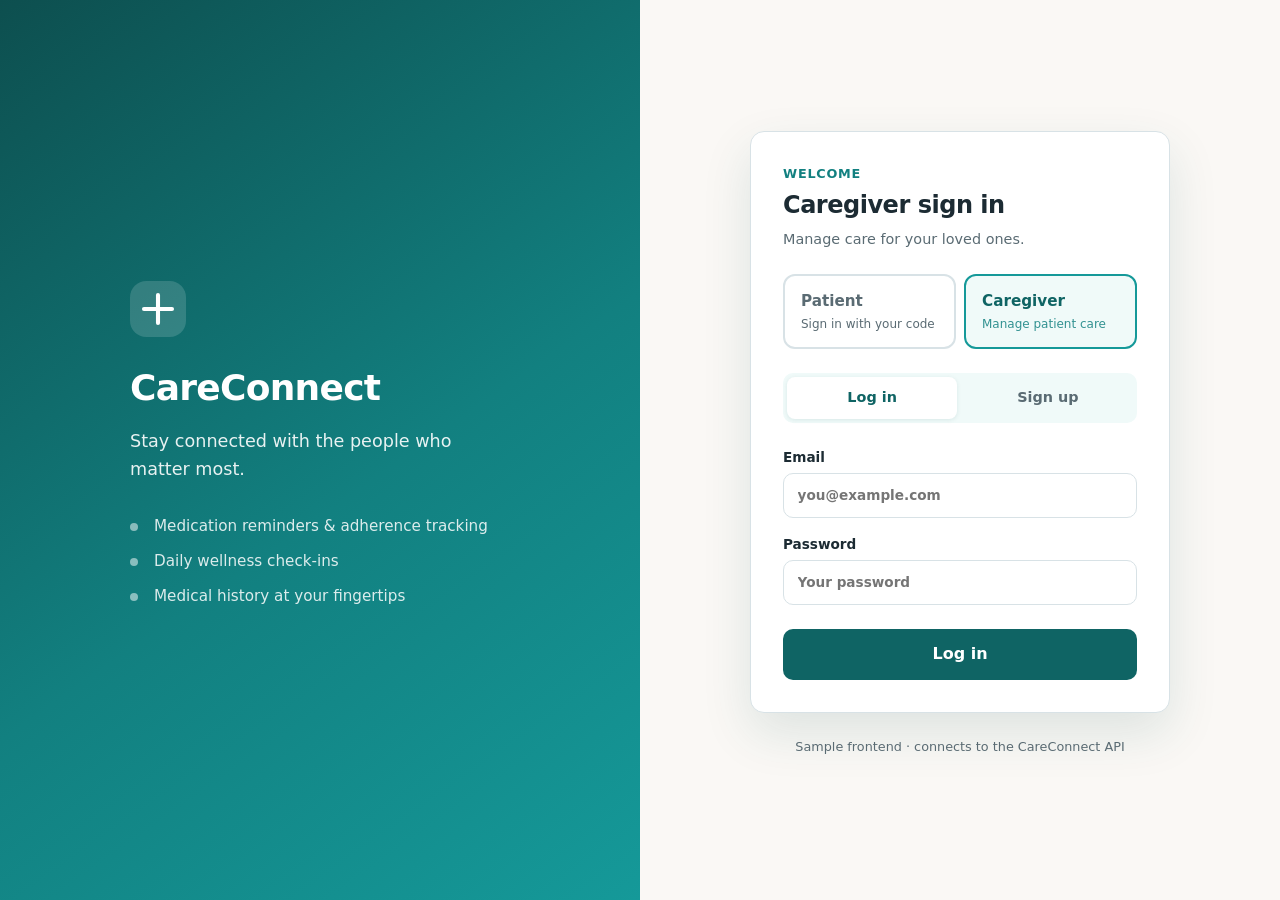
==== backend/sample-webpage/index.html @ 8a1f9e05 "Add CareConnect FastAPI backend. Standalone backend branch with Supabase auth, REST API, Postgres sc" ====
<!DOCTYPE html>
<html lang="en">
<head>
  <meta charset="UTF-8" />
  <meta name="viewport" content="width=device-width, initial-scale=1.0" />
  <title>CareConnect — Sign in</title>
  <link rel="stylesheet" href="styles.css" />
</head>
<body>
  <div class="layout">
    <aside class="hero" aria-hidden="true">
      <div class="hero-inner">
        <div class="logo-mark" aria-hidden="true">
          <svg viewBox="0 0 48 48" fill="none" xmlns="http://www.w3.org/2000/svg">
            <rect width="48" height="48" rx="14" fill="currentColor" opacity="0.15"/>
            <path d="M24 12v24M12 24h24" stroke="currentColor" stroke-width="3.5" stroke-linecap="round"/>
          </svg>
        </div>
        <h1>CareConnect</h1>
        <p class="hero-tagline">Stay connected with the people who matter most.</p>
        <ul class="hero-features">
          <li>Medication reminders &amp; adherence tracking</li>
          <li>Daily wellness check-ins</li>
          <li>Medical history at your fingertips</li>
        </ul>
      </div>
    </aside>

    <main class="auth-panel">
      <div class="auth-card">
        <header class="auth-header">
          <p class="eyebrow">Welcome</p>
          <h2 id="auth-title">Caregiver sign in</h2>
          <p id="auth-subtitle" class="auth-subtitle">Manage care for your loved ones.</p>
        </header>

        <!-- Who are you? -->
        <div class="persona-switch" role="tablist" aria-label="I am a">
          <button type="button" class="persona-btn" data-persona="patient" role="tab" aria-selected="false">
            <span class="persona-label">Patient</span>
            <span class="persona-hint">Sign in with your code</span>
          </button>
          <button type="button" class="persona-btn active" data-persona="caregiver" role="tab" aria-selected="true">
            <span class="persona-label">Caregiver</span>
            <span class="persona-hint">Manage patient care</span>
          </button>
        </div>

        <!-- Patient: login only -->
        <section id="view-patient" class="persona-view" hidden>
          <p class="form-note">Use the last name and numeric code your caregiver gave you.</p>
          <form id="form-patient-login" class="auth-form">
            <label>
              Last name
              <input type="text" name="last_name" required autocomplete="family-name" placeholder="Smith" />
            </label>
            <label>
              Login code
              <input type="password" name="login_code" required inputmode="numeric" pattern="\d{4,6}" maxlength="6" autocomplete="off" placeholder="4–6 digits" />
            </label>
            <button type="submit" class="submit-btn">Log in</button>
          </form>
        </section>

        <!-- Caregiver: login (default) or signup -->
        <section id="view-caregiver" class="persona-view active">
          <div id="caregiver-mode-switch" class="mode-switch" role="tablist" aria-label="Caregiver authentication">
            <button type="button" class="mode-btn active" data-mode="login" role="tab" aria-selected="true">Log in</button>
            <button type="button" class="mode-btn" data-mode="signup" role="tab" aria-selected="false">Sign up</button>
          </div>

          <form id="form-caregiver-login" class="auth-form caregiver-panel active">
            <label>
              Email
              <input type="email" name="email" required autocomplete="email" placeholder="you@example.com" />
            </label>
            <label>
              Password
              <input type="password" name="password" required autocomplete="current-password" placeholder="Your password" />
            </label>
            <button type="submit" class="submit-btn">Log in</button>
          </form>

          <form id="form-caregiver-signup" class="auth-form caregiver-panel" hidden>
            <p class="form-note">Create an account to add patients and manage their care.</p>
            <div class="field-row">
              <label>
                Full name
                <input type="text" name="full_name" required autocomplete="name" placeholder="Jane Doe" />
              </label>
              <label>
                Last name
                <input type="text" name="last_name" required autocomplete="family-name" placeholder="Doe" />
              </label>
            </div>
            <label>
              Email
              <input type="email" name="email" required autocomplete="email" placeholder="you@example.com" />
            </label>
            <label>
              Password
              <input type="password" name="password" required minlength="8" autocomplete="new-password" placeholder="At least 8 characters" />
            </label>
            <label>
              Phone <span class="optional">(optional)</span>
              <input type="tel" name="phone" autocomplete="tel" placeholder="555-0100" />
            </label>
            <button type="submit" class="submit-btn">Create account</button>
          </form>
        </section>

        <div id="message" class="message" role="status" aria-live="polite"></div>
      </div>

      <p class="footer-note">Sample frontend · connects to the CareConnect API</p>
    </main>
  </div>

  <script src="app.js"></script>
</body>
</html>
---- backend/sample-webpage/styles.css ----
:root {
  --teal-900: #0d4f4f;
  --teal-800: #0f6464;
  --teal-700: #128080;
  --teal-600: #159999;
  --teal-100: #e6f5f5;
  --teal-50: #f0faf9;
  --sand: #faf8f5;
  --text: #1c2b33;
  --muted: #5a6b73;
  --border: #d8e2e6;
  --white: #ffffff;
  --error-bg: #fef2f2;
  --error-text: #b91c1c;
  --success-bg: #ecfdf5;
  --success-text: #047857;
  --radius: 14px;
  --shadow: 0 20px 50px rgba(13, 79, 79, 0.12);
  --font: "Segoe UI", system-ui, -apple-system, BlinkMacSystemFont, sans-serif;
}

*,
*::before,
*::after {
  box-sizing: border-box;
}

body {
  margin: 0;
  font-family: var(--font);
  color: var(--text);
  background: var(--sand);
  line-height: 1.5;
  min-height: 100vh;
}

.layout {
  display: grid;
  grid-template-columns: 1fr 1fr;
  min-height: 100vh;
}

.hero {
  background: linear-gradient(145deg, var(--teal-900) 0%, var(--teal-700) 55%, var(--teal-600) 100%);
  color: var(--white);
  display: flex;
  align-items: center;
  justify-content: center;
  padding: 3rem 2.5rem;
}

.hero-inner {
  max-width: 380px;
}

.logo-mark {
  width: 56px;
  height: 56px;
  color: var(--white);
  margin-bottom: 1.5rem;
}

.logo-mark svg {
  width: 100%;
  height: 100%;
}

.logo-mark.small {
  width: 36px;
  height: 36px;
}

.hero h1 {
  margin: 0 0 0.75rem;
  font-size: 2.25rem;
  font-weight: 700;
  letter-spacing: -0.02em;
}

.hero-tagline {
  margin: 0 0 2rem;
  font-size: 1.1rem;
  opacity: 0.9;
  line-height: 1.6;
}

.hero-features {
  margin: 0;
  padding: 0;
  list-style: none;
}

.hero-features li {
  position: relative;
  padding-left: 1.5rem;
  margin-bottom: 0.75rem;
  opacity: 0.85;
  font-size: 0.95rem;
}

.hero-features li::before {
  content: "";
  position: absolute;
  left: 0;
  top: 0.55em;
  width: 8px;
  height: 8px;
  border-radius: 50%;
  background: rgba(255, 255, 255, 0.6);
}

.auth-panel {
  display: flex;
  flex-direction: column;
  align-items: center;
  justify-content: center;
  padding: 2rem 1.5rem;
}

.auth-card {
  width: 100%;
  max-width: 420px;
  background: var(--white);
  border-radius: var(--radius);
  padding: 2rem;
  box-shadow: var(--shadow);
  border: 1px solid var(--border);
}

.auth-header {
  margin-bottom: 1.5rem;
}

.eyebrow {
  margin: 0 0 0.25rem;
  font-size: 0.8rem;
  font-weight: 600;
  text-transform: uppercase;
  letter-spacing: 0.06em;
  color: var(--teal-700);
}

.auth-header h2 {
  margin: 0;
  font-size: 1.5rem;
  font-weight: 700;
  letter-spacing: -0.02em;
}

.auth-subtitle {
  margin: 0.35rem 0 0;
  font-size: 0.9rem;
  color: var(--muted);
  font-weight: 400;
}

.mode-switch {
  display: grid;
  grid-template-columns: 1fr 1fr;
  gap: 0.35rem;
  padding: 0.25rem;
  background: var(--teal-50);
  border-radius: 10px;
  margin-bottom: 1.5rem;
}

.mode-btn,
.persona-btn {
  font: inherit;
  font-size: 0.9rem;
  font-weight: 600;
  padding: 0.65rem 1rem;
  border: none;
  border-radius: 8px;
  background: transparent;
  color: var(--muted);
  cursor: pointer;
  transition: background 0.15s, color 0.15s;
}

.mode-btn.active,
.persona-btn.active {
  background: var(--white);
  color: var(--teal-800);
  box-shadow: 0 1px 4px rgba(13, 79, 79, 0.1);
}

.persona-switch {
  display: grid;
  grid-template-columns: 1fr 1fr;
  gap: 0.5rem;
  margin-bottom: 1.5rem;
}

.persona-btn {
  display: flex;
  flex-direction: column;
  align-items: flex-start;
  gap: 0.15rem;
  padding: 0.85rem 1rem;
  border: 2px solid var(--border);
  border-radius: 12px;
  background: var(--white);
  text-align: left;
}

.persona-btn.active {
  border-color: var(--teal-600);
  background: var(--teal-50);
  color: var(--teal-800);
  box-shadow: none;
}

.persona-label {
  font-size: 0.95rem;
  font-weight: 700;
}

.persona-hint {
  font-size: 0.75rem;
  font-weight: 500;
  color: var(--muted);
}

.persona-btn.active .persona-hint {
  color: var(--teal-700);
  opacity: 0.85;
}

.persona-view {
  display: none;
}

.persona-view.active {
  display: block;
}

.view {
  display: none;
}

.view.active {
  display: block;
}

.auth-form {
  display: flex;
  flex-direction: column;
  gap: 1rem;
}

.auth-form[hidden],
.persona-panel[hidden],
.caregiver-panel[hidden] {
  display: none !important;
}

.field-row {
  display: grid;
  grid-template-columns: 1fr 1fr;
  gap: 0.75rem;
}

label {
  display: flex;
  flex-direction: column;
  gap: 0.35rem;
  font-size: 0.85rem;
  font-weight: 600;
  color: var(--text);
}

.optional {
  font-weight: 400;
  color: var(--muted);
}

input {
  font: inherit;
  padding: 0.7rem 0.85rem;
  border: 1px solid var(--border);
  border-radius: 10px;
  background: var(--white);
  transition: border-color 0.15s, box-shadow 0.15s;
}

input:focus {
  outline: none;
  border-color: var(--teal-600);
  box-shadow: 0 0 0 3px rgba(21, 153, 153, 0.2);
}

.form-note {
  margin: 0 0 0.25rem;
  font-size: 0.875rem;
  color: var(--muted);
}

.submit-btn {
  margin-top: 0.5rem;
  font: inherit;
  font-weight: 600;
  font-size: 1rem;
  padding: 0.85rem 1.25rem;
  border: none;
  border-radius: 10px;
  background: var(--teal-800);
  color: var(--white);
  cursor: pointer;
  transition: background 0.15s, transform 0.1s;
}

.submit-btn:hover {
  background: var(--teal-900);
}

.submit-btn:active {
  transform: scale(0.98);
}

.submit-btn:disabled {
  opacity: 0.6;
  cursor: not-allowed;
}

.message {
  margin-top: 1.25rem;
  padding: 0.75rem 1rem;
  border-radius: 10px;
  font-size: 0.875rem;
  display: none;
}

.message.visible {
  display: block;
}

.message.error {
  background: var(--error-bg);
  color: var(--error-text);
}

.message.success {
  background: var(--success-bg);
  color: var(--success-text);
}

.footer-note {
  margin-top: 1.5rem;
  font-size: 0.8rem;
  color: var(--muted);
  text-align: center;
}

.layout-wide {
  grid-template-columns: 1fr 1.1fr;
}

.auth-panel-scroll {
  justify-content: flex-start;
  padding-top: 2rem;
  padding-bottom: 2rem;
}

.section-label {
  margin: 0 0 1rem;
  font-size: 0.95rem;
  font-weight: 700;
  color: var(--text);
}

.section-label-row {
  display: flex;
  align-items: center;
  gap: 0.5rem;
  margin-bottom: 0.75rem;
}

.section-label-row .section-label {
  margin: 0;
}

.count-badge {
  font-size: 0.75rem;
  font-weight: 700;
  padding: 0.15rem 0.5rem;
  border-radius: 999px;
  background: var(--teal-100);
  color: var(--teal-800);
}

.patients-added-section {
  margin-bottom: 1.5rem;
  padding-bottom: 1.5rem;
  border-bottom: 1px solid var(--border);
}

.patients-added-list {
  margin: 0;
  padding: 0;
  list-style: none;
  display: flex;
  flex-direction: column;
  gap: 0.5rem;
  max-height: 200px;
  overflow-y: auto;
}

.added-patient-item {
  padding: 0.75rem 1rem;
  background: var(--teal-50);
  border: 1px solid var(--teal-100);
  border-radius: 10px;
}

.added-patient-info {
  display: flex;
  flex-direction: column;
  gap: 0.15rem;
}

.added-patient-info strong {
  font-size: 0.95rem;
}

.added-patient-meta {
  font-size: 0.8rem;
  color: var(--muted);
}

.added-patient-meta code {
  font-family: inherit;
  font-weight: 700;
  color: var(--teal-800);
  background: var(--white);
  padding: 0.1rem 0.35rem;
  border-radius: 4px;
}

.add-patient-section {
  margin-bottom: 0.5rem;
}

.add-patient-panel {
  margin-top: 2rem;
  padding: 1.5rem;
  background: var(--white);
  border: 1px solid var(--border);
  border-radius: var(--radius);
}

.onboard-footer-actions {
  margin-top: 1.5rem;
  padding-top: 1.25rem;
  border-top: 1px solid var(--border);
  display: flex;
  flex-direction: column;
  align-items: center;
  gap: 0.75rem;
}

.btn-outline {
  background: var(--white) !important;
  color: var(--teal-800) !important;
  border: 2px solid var(--teal-800) !important;
}

.btn-outline:hover {
  background: var(--teal-50) !important;
}

.auth-card-wide {
  max-width: 480px;
}

.caregiver-banner {
  margin-bottom: 1.25rem;
  padding: 0.65rem 1rem;
  background: var(--teal-50);
  border-radius: 10px;
  font-size: 0.875rem;
  color: var(--teal-800);
}

.field-hint {
  font-weight: 400;
  color: var(--muted);
  font-size: 0.75rem;
}

select {
  font: inherit;
  padding: 0.7rem 0.85rem;
  border: 1px solid var(--border);
  border-radius: 10px;
  background: var(--white);
  color: var(--text);
}

select:focus {
  outline: none;
  border-color: var(--teal-600);
  box-shadow: 0 0 0 3px rgba(21, 153, 153, 0.2);
}

.login-code-block {
  padding: 1rem;
  background: var(--teal-50);
  border-radius: 12px;
  border: 1px solid var(--teal-100);
}

.code-input-row {
  display: flex;
  gap: 0.5rem;
}

.code-input-row input {
  flex: 1;
  font-size: 1.25rem;
  letter-spacing: 0.15em;
  font-weight: 600;
}

.btn-secondary {
  font: inherit;
  font-weight: 600;
  font-size: 0.875rem;
  padding: 0.65rem 1rem;
  border: 1px solid var(--border);
  border-radius: 10px;
  background: var(--white);
  color: var(--teal-800);
  cursor: pointer;
  white-space: nowrap;
}

.btn-secondary:hover {
  border-color: var(--teal-600);
  background: var(--teal-50);
}

.btn-secondary.full-width {
  width: 100%;
  margin-top: 0.5rem;
}

.success-panel {
  text-align: center;
  padding: 0.5rem 0;
}

.success-panel h3 {
  margin: 0 0 0.5rem;
  font-size: 1.25rem;
}

.success-icon {
  width: 48px;
  height: 48px;
  margin: 0 auto 1rem;
  border-radius: 50%;
  background: var(--success-bg);
  color: var(--success-text);
  font-size: 1.5rem;
  font-weight: 700;
  line-height: 48px;
}

.credentials-card {
  margin: 1.25rem 0;
  padding: 1.25rem;
  background: var(--sand);
  border-radius: 12px;
  text-align: left;
}

.credentials-card div {
  margin-bottom: 0.75rem;
}

.credentials-card div:last-child {
  margin-bottom: 0;
}

.credentials-card dt {
  font-size: 0.75rem;
  font-weight: 600;
  text-transform: uppercase;
  letter-spacing: 0.05em;
  color: var(--muted);
  margin-bottom: 0.15rem;
}

.credentials-card dd {
  margin: 0;
  font-size: 1.1rem;
  font-weight: 700;
}

.code-display {
  font-size: 1.5rem !important;
  letter-spacing: 0.2em;
  color: var(--teal-800);
}

.action-row {
  display: flex;
  flex-direction: column;
  gap: 0.25rem;
}

.skip-link-wrap {
  margin: 1.25rem 0 0;
  text-align: center;
}

.text-link {
  font: inherit;
  font-size: 0.875rem;
  color: var(--muted);
  background: none;
  border: none;
  cursor: pointer;
  text-decoration: underline;
  text-underline-offset: 3px;
}

.text-link:hover {
  color: var(--teal-800);
}

.dash-actions {
  display: flex;
  align-items: center;
  gap: 0.75rem;
}

.dash-actions .btn-secondary {
  text-decoration: none;
  display: inline-flex;
  align-items: center;
}

.dash-main-wide {
  max-width: 720px;
}

.dash-section-header {
  margin-bottom: 1.5rem;
}

.dash-subtitle {
  margin: 0.25rem 0 0;
  color: var(--muted);
  font-size: 0.9rem;
}

.patients-list {
  display: flex;
  flex-direction: column;
  gap: 0.75rem;
}

.patient-card {
  display: flex;
  justify-content: space-between;
  align-items: center;
  gap: 1rem;
  padding: 1.25rem 1.5rem;
  background: var(--white);
  border: 1px solid var(--border);
  border-radius: var(--radius);
}

.patient-card h3 {
  margin: 0 0 0.25rem;
  font-size: 1.05rem;
}

.patient-meta {
  margin: 0;
  font-size: 0.875rem;
  color: var(--muted);
}

.patient-stats {
  display: flex;
  flex-direction: column;
  align-items: flex-end;
  gap: 0.35rem;
}

.stat {
  font-size: 0.75rem;
  font-weight: 600;
  padding: 0.25rem 0.6rem;
  border-radius: 999px;
  background: var(--teal-50);
  color: var(--teal-800);
}

.stat-warn {
  background: #fef3c7;
  color: #92400e;
}

.stat-ok {
  background: var(--success-bg);
  color: var(--success-text);
}

.empty-state {
  padding: 2rem;
  text-align: center;
  background: var(--white);
  border: 1px dashed var(--border);
  border-radius: var(--radius);
  color: var(--muted);
}

.empty-state a {
  color: var(--teal-700);
  font-weight: 600;
}

.hidden {
  display: none !important;
}

/* Dashboard stub */
.dashboard {
  min-height: 100vh;
  background: var(--sand);
}

.dash-header {
  display: flex;
  align-items: center;
  justify-content: space-between;
  padding: 1rem 2rem;
  background: var(--white);
  border-bottom: 1px solid var(--border);
}

.dash-brand {
  display: flex;
  align-items: center;
  gap: 0.65rem;
  font-weight: 700;
  font-size: 1.1rem;
  color: var(--teal-800);
}

.logout-btn {
  font: inherit;
  font-weight: 600;
  font-size: 0.875rem;
  padding: 0.5rem 1rem;
  border: 1px solid var(--border);
  border-radius: 8px;
  background: var(--white);
  color: var(--muted);
  cursor: pointer;
}

.logout-btn:hover {
  border-color: var(--teal-600);
  color: var(--teal-800);
}

.dash-main {
  max-width: 560px;
  margin: 3rem auto;
  padding: 0 1.5rem;
}

.dash-main h2 {
  margin: 0 0 1.25rem;
  font-size: 1.5rem;
}

.user-card {
  background: var(--white);
  border: 1px solid var(--border);
  border-radius: var(--radius);
  padding: 1.5rem;
  margin-bottom: 1rem;
}

.user-card .name {
  font-size: 1.25rem;
  font-weight: 700;
  margin: 0 0 0.35rem;
}

.user-card .meta {
  margin: 0;
  color: var(--muted);
  font-size: 0.9rem;
}

.user-card .role-badge {
  display: inline-block;
  margin-top: 0.75rem;
  padding: 0.25rem 0.65rem;
  border-radius: 999px;
  font-size: 0.75rem;
  font-weight: 600;
  text-transform: capitalize;
  background: var(--teal-100);
  color: var(--teal-800);
}

.dash-hint {
  font-size: 0.875rem;
  color: var(--muted);
}

@media (max-width: 860px) {
  .layout {
    grid-template-columns: 1fr;
  }

  .hero {
    padding: 2.5rem 1.5rem;
    min-height: auto;
  }

  .hero-inner {
    max-width: none;
    text-align: center;
  }

  .logo-mark {
    margin-left: auto;
    margin-right: auto;
  }

  .hero-features {
    text-align: left;
    display: inline-block;
  }
}

@media (max-width: 480px) {
  .field-row {
    grid-template-columns: 1fr;
  }

  .auth-card {
    padding: 1.5rem;
  }

  .patient-card {
    flex-direction: column;
    align-items: flex-start;
  }

  .patient-stats {
    flex-direction: row;
    align-items: center;
  }

  .code-input-row {
    flex-direction: column;
  }
}
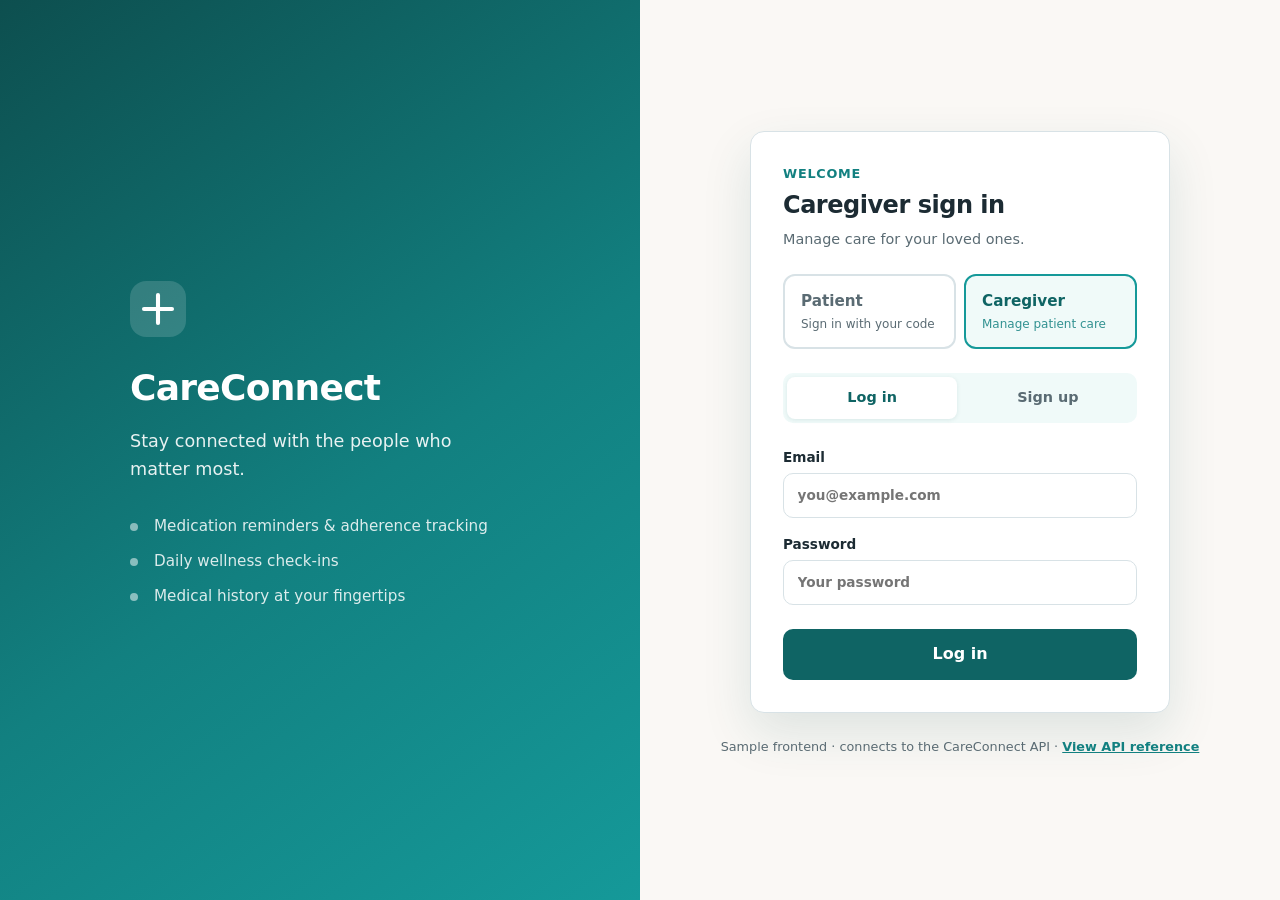
==== commit 2eb3d6bd: "Add patient management UI, PillBox medication compat, and API reference. Fix medication creation on " ====
--- a/backend/sample-webpage/index.html
+++ b/backend/sample-webpage/index.html
@@ -112,7 +112,10 @@
         <div id="message" class="message" role="status" aria-live="polite"></div>
       </div>
 
-      <p class="footer-note">Sample frontend · connects to the CareConnect API</p>
+      <p class="footer-note">
+        Sample frontend · connects to the CareConnect API ·
+        <a href="apis.html">View API reference</a>
+      </p>
     </main>
   </div>
 
--- a/backend/sample-webpage/styles.css
+++ b/backend/sample-webpage/styles.css
@@ -352,6 +352,11 @@
   text-align: center;
 }
 
+.footer-note a {
+  color: var(--teal-700);
+  font-weight: 600;
+}
+
 .layout-wide {
   grid-template-columns: 1fr 1.1fr;
 }
@@ -646,7 +651,17 @@
   max-width: 720px;
 }
 
+.dash-main-home {
+  max-width: 860px;
+  margin: 2rem auto;
+  padding: 0 1.5rem 3rem;
+}
+
 .dash-section-header {
+  display: flex;
+  justify-content: space-between;
+  align-items: flex-start;
+  gap: 1rem;
   margin-bottom: 1.5rem;
 }
 
@@ -682,6 +697,24 @@
   margin: 0;
   font-size: 0.875rem;
   color: var(--muted);
+}
+
+.patient-code-row {
+  margin: 0.5rem 0 0;
+  font-size: 0.875rem;
+  color: var(--muted);
+}
+
+.patient-code,
+.inline-code {
+  font-family: ui-monospace, "SF Mono", Menlo, monospace;
+  font-size: 0.95em;
+  font-weight: 700;
+  letter-spacing: 0.12em;
+  color: var(--teal-800);
+  background: var(--teal-50);
+  padding: 0.15rem 0.45rem;
+  border-radius: 6px;
 }
 
 .patient-stats {
@@ -817,6 +850,757 @@
   color: var(--muted);
 }
 
+.dash-nav {
+  display: flex;
+  gap: 0.35rem;
+  padding: 0.75rem 2rem;
+  background: var(--white);
+  border-bottom: 1px solid var(--border);
+  overflow-x: auto;
+}
+
+.dash-nav-link {
+  font-size: 0.875rem;
+  font-weight: 600;
+  color: var(--muted);
+  text-decoration: none;
+  padding: 0.45rem 0.85rem;
+  border-radius: 999px;
+  white-space: nowrap;
+  transition: background 0.15s, color 0.15s;
+}
+
+.dash-nav-link:hover {
+  color: var(--teal-800);
+  background: var(--teal-50);
+}
+
+.dash-nav-link.active {
+  color: var(--teal-800);
+  background: var(--teal-100);
+}
+
+.home-stats {
+  display: flex;
+  flex-direction: column;
+  align-items: center;
+  gap: 0.15rem;
+  flex-shrink: 0;
+}
+
+.home-stats-label {
+  font-size: 0.75rem;
+  color: var(--muted);
+  text-transform: uppercase;
+  letter-spacing: 0.04em;
+}
+
+.patients-home-list {
+  list-style: none;
+  margin: 0 0 1.5rem;
+  padding: 0;
+  display: flex;
+  flex-direction: column;
+  gap: 0.65rem;
+}
+
+.patient-home-item {
+  display: flex;
+  align-items: center;
+  gap: 1rem;
+  padding: 1rem 1.25rem;
+  background: var(--white);
+  border: 1px solid var(--border);
+  border-radius: var(--radius);
+}
+
+.patient-home-avatar {
+  width: 2.5rem;
+  height: 2.5rem;
+  border-radius: 50%;
+  background: var(--teal-100);
+  color: var(--teal-800);
+  font-weight: 700;
+  display: flex;
+  align-items: center;
+  justify-content: center;
+  flex-shrink: 0;
+}
+
+.patient-home-info {
+  flex: 1;
+  min-width: 0;
+  display: flex;
+  flex-direction: column;
+  gap: 0.15rem;
+}
+
+.patient-home-info strong {
+  font-size: 1rem;
+  color: var(--ink);
+}
+
+.patient-home-info span {
+  font-size: 0.85rem;
+  color: var(--muted);
+}
+
+.patient-home-link {
+  font-size: 0.8rem;
+  font-weight: 600;
+  color: var(--teal-700);
+  text-decoration: none;
+  padding: 0.35rem 0.75rem;
+  border-radius: 999px;
+  background: var(--teal-50);
+  flex-shrink: 0;
+}
+
+.patient-home-link:hover {
+  background: var(--teal-100);
+}
+
+.home-actions {
+  display: grid;
+  grid-template-columns: 1fr 1fr;
+  gap: 0.75rem;
+}
+
+.home-action-card {
+  display: flex;
+  flex-direction: column;
+  gap: 0.25rem;
+  padding: 1.1rem 1.25rem;
+  background: var(--white);
+  border: 1px solid var(--border);
+  border-radius: var(--radius);
+  text-decoration: none;
+  transition: border-color 0.15s, box-shadow 0.15s;
+}
+
+.home-action-card:hover {
+  border-color: var(--teal-400);
+  box-shadow: 0 4px 12px rgba(15, 118, 110, 0.08);
+}
+
+.home-action-card-secondary {
+  border-style: dashed;
+}
+
+.home-action-title {
+  font-weight: 700;
+  font-size: 0.95rem;
+  color: var(--teal-800);
+}
+
+.home-action-desc {
+  font-size: 0.8rem;
+  color: var(--muted);
+}
+
+/* Home page — loading & layout */
+.home-loading {
+  display: flex;
+  flex-direction: column;
+  gap: 1.25rem;
+}
+
+.home-loading-banner {
+  display: flex;
+  align-items: center;
+  gap: 0.65rem;
+  padding: 0.85rem 1rem;
+  background: var(--white);
+  border: 1px solid var(--border);
+  border-radius: var(--radius);
+  color: var(--muted);
+  font-size: 0.9rem;
+  font-weight: 600;
+}
+
+.loading-spinner {
+  width: 1.1rem;
+  height: 1.1rem;
+  border: 2px solid var(--border);
+  border-top-color: var(--teal-700);
+  border-radius: 50%;
+  animation: home-spin 0.7s linear infinite;
+  flex-shrink: 0;
+}
+
+@keyframes home-spin {
+  to { transform: rotate(360deg); }
+}
+
+.home-skeleton-stats {
+  display: grid;
+  grid-template-columns: repeat(3, 1fr);
+  gap: 0.75rem;
+}
+
+.skeleton-card,
+.skeleton-row {
+  background: linear-gradient(90deg, #eef3f5 25%, #f8fafb 50%, #eef3f5 75%);
+  background-size: 200% 100%;
+  animation: home-shimmer 1.4s ease-in-out infinite;
+  border-radius: var(--radius);
+}
+
+.skeleton-card {
+  height: 5.5rem;
+}
+
+.home-skeleton-list {
+  list-style: none;
+  margin: 0;
+  padding: 0;
+  display: flex;
+  flex-direction: column;
+  gap: 0.65rem;
+}
+
+.skeleton-row {
+  height: 5.75rem;
+}
+
+@keyframes home-shimmer {
+  0% { background-position: 200% 0; }
+  100% { background-position: -200% 0; }
+}
+
+.home-overview {
+  display: grid;
+  grid-template-columns: repeat(3, 1fr);
+  gap: 0.75rem;
+  margin-bottom: 1.75rem;
+}
+
+.home-stat-card {
+  display: flex;
+  flex-direction: column;
+  align-items: center;
+  gap: 0.2rem;
+  padding: 1.1rem 0.75rem;
+  background: var(--white);
+  border: 1px solid var(--border);
+  border-radius: var(--radius);
+  text-align: center;
+}
+
+.home-stat-card-warn .home-stat-value {
+  color: #b45309;
+}
+
+.home-stat-value {
+  font-size: 1.75rem;
+  font-weight: 800;
+  line-height: 1;
+  color: var(--teal-800);
+}
+
+.home-stat-label {
+  font-size: 0.75rem;
+  font-weight: 600;
+  color: var(--muted);
+  text-transform: uppercase;
+  letter-spacing: 0.04em;
+}
+
+.home-section {
+  margin-bottom: 2rem;
+}
+
+.home-section-head {
+  display: flex;
+  flex-wrap: wrap;
+  align-items: baseline;
+  justify-content: space-between;
+  gap: 0.35rem 1rem;
+  margin-bottom: 0.85rem;
+}
+
+.home-section-title {
+  margin: 0;
+  font-size: 1.05rem;
+  color: var(--teal-900);
+}
+
+.home-section-hint {
+  margin: 0;
+  font-size: 0.85rem;
+  color: var(--muted);
+  flex: 1 1 100%;
+}
+
+.home-section-link {
+  font-size: 0.85rem;
+  font-weight: 600;
+  color: var(--teal-700);
+  text-decoration: none;
+}
+
+.home-section-link:hover {
+  text-decoration: underline;
+}
+
+.home-empty-card {
+  padding: 2rem 1.5rem;
+  text-align: center;
+  background: var(--white);
+  border: 1px dashed var(--border);
+  border-radius: var(--radius);
+}
+
+.home-empty-title {
+  margin: 0 0 0.35rem;
+  font-size: 1.05rem;
+  font-weight: 700;
+}
+
+.home-empty-desc {
+  margin: 0 0 1.25rem;
+  color: var(--muted);
+  font-size: 0.9rem;
+}
+
+.home-empty-btn {
+  display: inline-block;
+  text-decoration: none;
+  width: auto;
+}
+
+.home-complete-list {
+  list-style: none;
+  margin: 0;
+  padding: 0;
+  display: flex;
+  flex-direction: column;
+  gap: 0.65rem;
+}
+
+.home-complete-item {
+  display: flex;
+  flex-wrap: wrap;
+  align-items: center;
+  justify-content: space-between;
+  gap: 0.75rem 1rem;
+  padding: 1rem 1.15rem;
+  background: var(--white);
+  border: 1px solid var(--border);
+  border-left: 3px solid #f59e0b;
+  border-radius: var(--radius);
+}
+
+.home-complete-main {
+  flex: 1;
+  min-width: 200px;
+  display: flex;
+  flex-direction: column;
+  gap: 0.35rem;
+}
+
+.home-complete-gap {
+  font-size: 0.85rem;
+  color: var(--muted);
+}
+
+.home-complete-bar {
+  height: 6px;
+  background: var(--teal-50);
+  border-radius: 999px;
+  overflow: hidden;
+}
+
+.home-complete-bar-fill {
+  display: block;
+  height: 100%;
+  background: linear-gradient(90deg, var(--teal-600), var(--teal-700));
+  border-radius: 999px;
+}
+
+.home-complete-actions {
+  display: flex;
+  flex-wrap: wrap;
+  gap: 0.5rem;
+}
+
+.home-actions-grid {
+  display: grid;
+  grid-template-columns: repeat(2, 1fr);
+  gap: 0.75rem;
+}
+
+.home-action-icon {
+  font-size: 1.1rem;
+  font-weight: 700;
+  color: var(--teal-700);
+  line-height: 1;
+}
+
+.home-action-card-muted {
+  border-style: dashed;
+  opacity: 0.92;
+}
+
+.patient-home-card {
+  display: flex;
+  flex-wrap: wrap;
+  align-items: stretch;
+  gap: 0.75rem 1rem;
+  padding: 1rem 1.15rem;
+  background: var(--white);
+  border: 1px solid var(--border);
+  border-radius: var(--radius);
+}
+
+.patient-home-meta {
+  display: block;
+}
+
+.patient-home-missing {
+  display: block;
+  font-size: 0.8rem;
+  color: #b45309;
+  margin-top: 0.15rem;
+}
+
+.patient-home-complete {
+  display: block;
+  font-size: 0.8rem;
+  color: var(--success-text);
+  margin-top: 0.15rem;
+}
+
+.patient-home-side {
+  display: flex;
+  flex-direction: column;
+  align-items: flex-end;
+  justify-content: space-between;
+  gap: 0.65rem;
+  margin-left: auto;
+}
+
+.patient-home-badges {
+  display: flex;
+  flex-wrap: wrap;
+  justify-content: flex-end;
+  gap: 0.35rem;
+}
+
+.patient-home-quick {
+  display: flex;
+  flex-wrap: wrap;
+  gap: 0.35rem;
+  justify-content: flex-end;
+}
+
+.patient-home-quick-link {
+  font-size: 0.75rem;
+  font-weight: 600;
+  color: var(--teal-700);
+  text-decoration: none;
+  padding: 0.3rem 0.6rem;
+  border-radius: 999px;
+  background: var(--teal-50);
+}
+
+.patient-home-quick-link:hover {
+  background: var(--teal-100);
+}
+
+.patient-home-quick-link-primary {
+  background: var(--teal-800);
+  color: var(--white);
+}
+
+.patient-home-quick-link-primary:hover {
+  background: var(--teal-900);
+}
+
+.detail-section-highlight {
+  animation: section-flash 1.8s ease-out;
+}
+
+@keyframes section-flash {
+  0%, 15% { box-shadow: 0 0 0 3px rgba(21, 153, 153, 0.35); }
+  100% { box-shadow: none; }
+}
+
+.patient-home-link-main {
+  display: flex;
+  align-items: center;
+  gap: 1rem;
+  flex: 1;
+  min-width: 0;
+  text-decoration: none;
+  color: inherit;
+}
+
+.patient-home-link-main:hover strong {
+  color: var(--teal-800);
+}
+
+.patient-detail-link {
+  display: inline-block;
+  margin-top: 0.65rem;
+  font-size: 0.85rem;
+  font-weight: 600;
+  color: var(--teal-700);
+  text-decoration: none;
+}
+
+.patient-detail-link:hover {
+  text-decoration: underline;
+}
+
+.detail-header {
+  margin-bottom: 1.5rem;
+}
+
+.back-link {
+  display: inline-block;
+  margin-bottom: 0.75rem;
+  font-size: 0.875rem;
+  font-weight: 600;
+  color: var(--teal-700);
+  text-decoration: none;
+}
+
+.back-link:hover {
+  text-decoration: underline;
+}
+
+.patient-header-card {
+  display: flex;
+  justify-content: space-between;
+  align-items: flex-start;
+  gap: 1rem;
+  padding: 1.25rem 1.5rem;
+  background: var(--white);
+  border: 1px solid var(--border);
+  border-radius: var(--radius);
+}
+
+.patient-header-card h2 {
+  margin: 0 0 0.25rem;
+}
+
+.patient-badges {
+  display: flex;
+  flex-direction: column;
+  align-items: flex-end;
+  gap: 0.35rem;
+}
+
+.detail-section {
+  margin-bottom: 2rem;
+  padding: 1.25rem 1.5rem;
+  background: var(--white);
+  border: 1px solid var(--border);
+  border-radius: var(--radius);
+}
+
+.detail-grid {
+  display: grid;
+  grid-template-columns: repeat(2, minmax(0, 1fr));
+  gap: 1rem;
+}
+
+.detail-item {
+  display: flex;
+  flex-direction: column;
+  gap: 0.2rem;
+}
+
+.detail-label {
+  font-size: 0.75rem;
+  font-weight: 600;
+  text-transform: uppercase;
+  letter-spacing: 0.04em;
+  color: var(--muted);
+}
+
+.detail-value {
+  font-size: 0.95rem;
+  color: var(--ink);
+  white-space: pre-wrap;
+}
+
+.detail-list {
+  list-style: none;
+  margin: 0 0 1rem;
+  padding: 0;
+  display: flex;
+  flex-direction: column;
+  gap: 0.65rem;
+}
+
+.detail-list-item {
+  padding: 0.85rem 1rem;
+  background: var(--sand);
+  border-radius: 10px;
+}
+
+.detail-list-item strong {
+  display: block;
+  margin-bottom: 0.15rem;
+}
+
+.detail-meta {
+  display: block;
+  font-size: 0.85rem;
+  color: var(--muted);
+}
+
+.detail-tag {
+  display: inline-block;
+  margin-right: 0.35rem;
+  font-size: 0.7rem;
+  font-weight: 600;
+  text-transform: uppercase;
+  letter-spacing: 0.04em;
+  color: var(--teal-800);
+  background: var(--teal-50);
+  padding: 0.15rem 0.45rem;
+  border-radius: 999px;
+}
+
+.detail-empty {
+  margin: 0 0 1rem;
+  font-size: 0.875rem;
+  color: var(--muted);
+}
+
+.detail-add-form {
+  margin-top: 0.5rem;
+  padding-top: 1rem;
+  border-top: 1px dashed var(--border);
+}
+
+.form-section-title {
+  margin: 0 0 0.75rem;
+  font-size: 0.9rem;
+  font-weight: 700;
+  color: var(--teal-800);
+}
+
+.form-actions-row {
+  display: flex;
+  gap: 0.75rem;
+  align-items: center;
+}
+
+.btn-sm {
+  padding: 0.35rem 0.75rem;
+  font-size: 0.8rem;
+}
+
+.checkbox-label {
+  display: flex;
+  align-items: center;
+  gap: 0.5rem;
+  font-size: 0.9rem;
+}
+
+.checkin-status-line {
+  margin: 0 0 1rem;
+  font-size: 0.9rem;
+  font-weight: 600;
+}
+
+.checkin-status-line.ok {
+  color: var(--success-text);
+}
+
+.checkin-status-line.warn {
+  color: #92400e;
+}
+
+textarea {
+  font: inherit;
+  width: 100%;
+  padding: 0.65rem 0.75rem;
+  border: 1px solid var(--border);
+  border-radius: 8px;
+  resize: vertical;
+}
+
+.med-preset-list {
+  display: grid;
+  grid-template-columns: repeat(auto-fill, minmax(140px, 1fr));
+  gap: 0.5rem;
+  margin: 0.75rem 0 1rem;
+}
+
+.med-preset-chip {
+  display: flex;
+  flex-direction: column;
+  align-items: flex-start;
+  gap: 0.15rem;
+  padding: 0.65rem 0.75rem;
+  border: 1px solid var(--border);
+  border-radius: 10px;
+  background: var(--sand);
+  cursor: pointer;
+  text-align: left;
+  font: inherit;
+  transition: border-color 0.15s, background 0.15s, box-shadow 0.15s;
+}
+
+.med-preset-chip:hover {
+  border-color: var(--teal-400);
+  background: var(--white);
+}
+
+.med-preset-chip.selected {
+  border-color: var(--teal-600);
+  background: var(--teal-50);
+  box-shadow: 0 0 0 2px rgba(15, 118, 110, 0.12);
+}
+
+.med-preset-chip-name {
+  font-size: 0.85rem;
+  font-weight: 700;
+  color: var(--teal-800);
+}
+
+.med-preset-chip-meta {
+  font-size: 0.72rem;
+  color: var(--muted);
+}
+
+.med-time-fields {
+  margin-bottom: 0.75rem;
+}
+
+.med-time-fields .detail-label {
+  display: block;
+  margin-bottom: 0.5rem;
+}
+
+.med-time-inputs {
+  display: grid;
+  grid-template-columns: repeat(auto-fill, minmax(120px, 1fr));
+  gap: 0.65rem;
+}
+
+.med-time-label {
+  display: flex;
+  flex-direction: column;
+  gap: 0.25rem;
+  font-size: 0.85rem;
+  font-weight: 600;
+  color: var(--muted);
+}
+
+.med-time-label input[type="time"] {
+  font: inherit;
+  padding: 0.55rem 0.65rem;
+  border: 1px solid var(--border);
+  border-radius: 8px;
+  background: var(--white);
+}
+
 @media (max-width: 860px) {
   .layout {
     grid-template-columns: 1fr;
@@ -865,4 +1649,225 @@
   .code-input-row {
     flex-direction: column;
   }
-}
+
+  .home-actions {
+    grid-template-columns: 1fr;
+  }
+
+  .home-overview,
+  .home-skeleton-stats {
+    grid-template-columns: 1fr;
+  }
+
+  .home-actions-grid {
+    grid-template-columns: 1fr;
+  }
+
+  .patient-home-card {
+    flex-direction: column;
+  }
+
+  .patient-home-side {
+    align-items: flex-start;
+    margin-left: 0;
+    width: 100%;
+  }
+
+  .patient-home-badges,
+  .patient-home-quick {
+    justify-content: flex-start;
+  }
+
+  .home-complete-item {
+    flex-direction: column;
+    align-items: flex-start;
+  }
+
+  .dash-section-header {
+    flex-direction: column;
+  }
+
+  .dash-nav {
+    padding: 0.75rem 1rem;
+  }
+
+  .detail-grid {
+    grid-template-columns: 1fr;
+  }
+
+  .patient-header-card {
+    flex-direction: column;
+  }
+
+  .patient-badges {
+    flex-direction: row;
+    align-items: center;
+  }
+}
+
+/* API reference page */
+.api-meta {
+  color: var(--muted);
+  font-weight: 500;
+}
+
+.api-doc-links {
+  display: flex;
+  flex-wrap: wrap;
+  gap: 0.75rem;
+}
+
+.api-doc-link {
+  min-width: 160px;
+  text-decoration: none;
+  color: inherit;
+}
+
+.api-back-link {
+  text-decoration: none;
+  display: inline-flex;
+  align-items: center;
+}
+
+.api-toolbar {
+  display: flex;
+  flex-wrap: wrap;
+  align-items: center;
+  justify-content: space-between;
+  gap: 1rem;
+  margin-bottom: 1.25rem;
+}
+
+.api-search-label {
+  flex: 1;
+  min-width: 220px;
+}
+
+.api-search {
+  width: 100%;
+  font: inherit;
+  padding: 0.65rem 0.85rem;
+  border: 1px solid var(--border);
+  border-radius: 10px;
+  background: var(--white);
+}
+
+.api-count {
+  margin: 0;
+  font-size: 0.9rem;
+  color: var(--muted);
+}
+
+.api-groups {
+  display: flex;
+  flex-direction: column;
+  gap: 1.25rem;
+}
+
+.api-group {
+  background: var(--white);
+  border: 1px solid var(--border);
+  border-radius: var(--radius);
+  overflow: hidden;
+}
+
+.api-group-header {
+  display: flex;
+  flex-wrap: wrap;
+  align-items: center;
+  gap: 0.65rem 1rem;
+  padding: 1rem 1.15rem;
+  background: var(--teal-50);
+  border-bottom: 1px solid var(--border);
+}
+
+.api-group-header h3 {
+  margin: 0;
+  font-size: 1.05rem;
+}
+
+.api-prefix {
+  font-size: 0.85rem;
+  padding: 0.2rem 0.5rem;
+  border-radius: 6px;
+  background: var(--white);
+  border: 1px solid var(--border);
+}
+
+.api-group-count {
+  margin-left: auto;
+  font-size: 0.85rem;
+  color: var(--muted);
+}
+
+.api-route-list {
+  list-style: none;
+  margin: 0;
+  padding: 0;
+}
+
+.api-route {
+  display: grid;
+  grid-template-columns: 72px minmax(140px, 1fr) minmax(160px, 2fr);
+  gap: 0.75rem 1rem;
+  align-items: center;
+  padding: 0.85rem 1.15rem;
+  border-bottom: 1px solid var(--border);
+}
+
+.api-route:last-child {
+  border-bottom: none;
+}
+
+.api-method {
+  display: inline-block;
+  font-size: 0.72rem;
+  font-weight: 700;
+  letter-spacing: 0.04em;
+  padding: 0.25rem 0.45rem;
+  border-radius: 6px;
+  text-align: center;
+}
+
+.method-get { background: #dbeafe; color: #1d4ed8; }
+.method-post { background: #dcfce7; color: #15803d; }
+.method-put { background: #fef3c7; color: #b45309; }
+.method-patch { background: #ffedd5; color: #c2410c; }
+.method-delete { background: #fee2e2; color: #b91c1c; }
+
+.api-path {
+  font-size: 0.88rem;
+  word-break: break-all;
+}
+
+.api-summary {
+  font-size: 0.88rem;
+  color: var(--muted);
+}
+
+.sr-only {
+  position: absolute;
+  width: 1px;
+  height: 1px;
+  padding: 0;
+  margin: -1px;
+  overflow: hidden;
+  clip: rect(0, 0, 0, 0);
+  white-space: nowrap;
+  border: 0;
+}
+
+@media (max-width: 720px) {
+  .api-route {
+    grid-template-columns: 1fr;
+    gap: 0.35rem;
+  }
+
+  .api-group-count {
+    margin-left: 0;
+  }
+
+  .api-doc-links {
+    width: 100%;
+  }
+}
